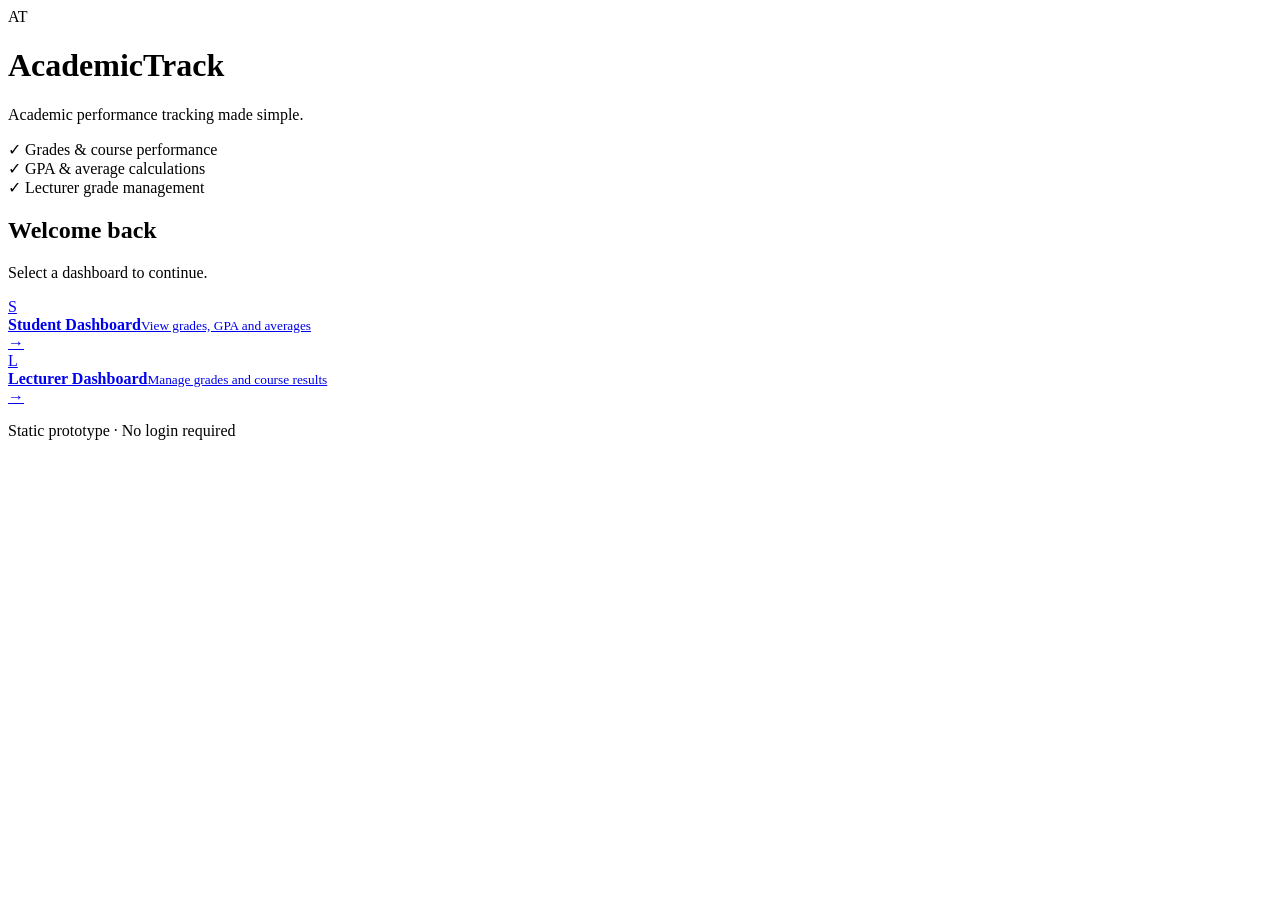
==== index.html @ 23a8f20a "fix/5 moved index.html to root folder and adjusted the resulting imports" ====
<!DOCTYPE html>
<html lang="en">
<head>
  <meta charset="UTF-8">
  <meta name="viewport" content="width=device-width, initial-scale=1.0">
  <title>AcademicTrack | Login</title>
  <link rel="stylesheet" href="views/styles/style.css">
</head>
<body class="login-page">
  <div class="login-shell">
    <div class="login-brand">
      <div class="brand-mark">AT</div>
      <h1>Academic<span>Track</span></h1>
      <p>Academic performance tracking made simple.</p>
      <div class="login-feature">
        <span>✓</span> Grades & course performance
      </div>
      <div class="login-feature">
        <span>✓</span> GPA & average calculations
      </div>
      <div class="login-feature">
        <span>✓</span> Lecturer grade management
      </div>
    </div>

    <div class="login-card">
      <h2>Welcome back</h2>
      <p class="muted">Select a dashboard to continue.</p>
      <div class="role-buttons">
        <a href="views/student.html" class="role-card">
          <div class="role-icon student-icon">S</div>
          <div><strong>Student Dashboard</strong><small>View grades, GPA and averages</small></div>
          <span>→</span>
        </a>
        <a href="views/lecturer.html" class="role-card">
          <div class="role-icon lecturer-icon">L</div>
          <div><strong>Lecturer Dashboard</strong><small>Manage grades and course results</small></div>
          <span>→</span>
        </a>
      </div>
      <p class="demo-note">Static prototype · No login required</p>
    </div>
  </div>
</body>
</html>
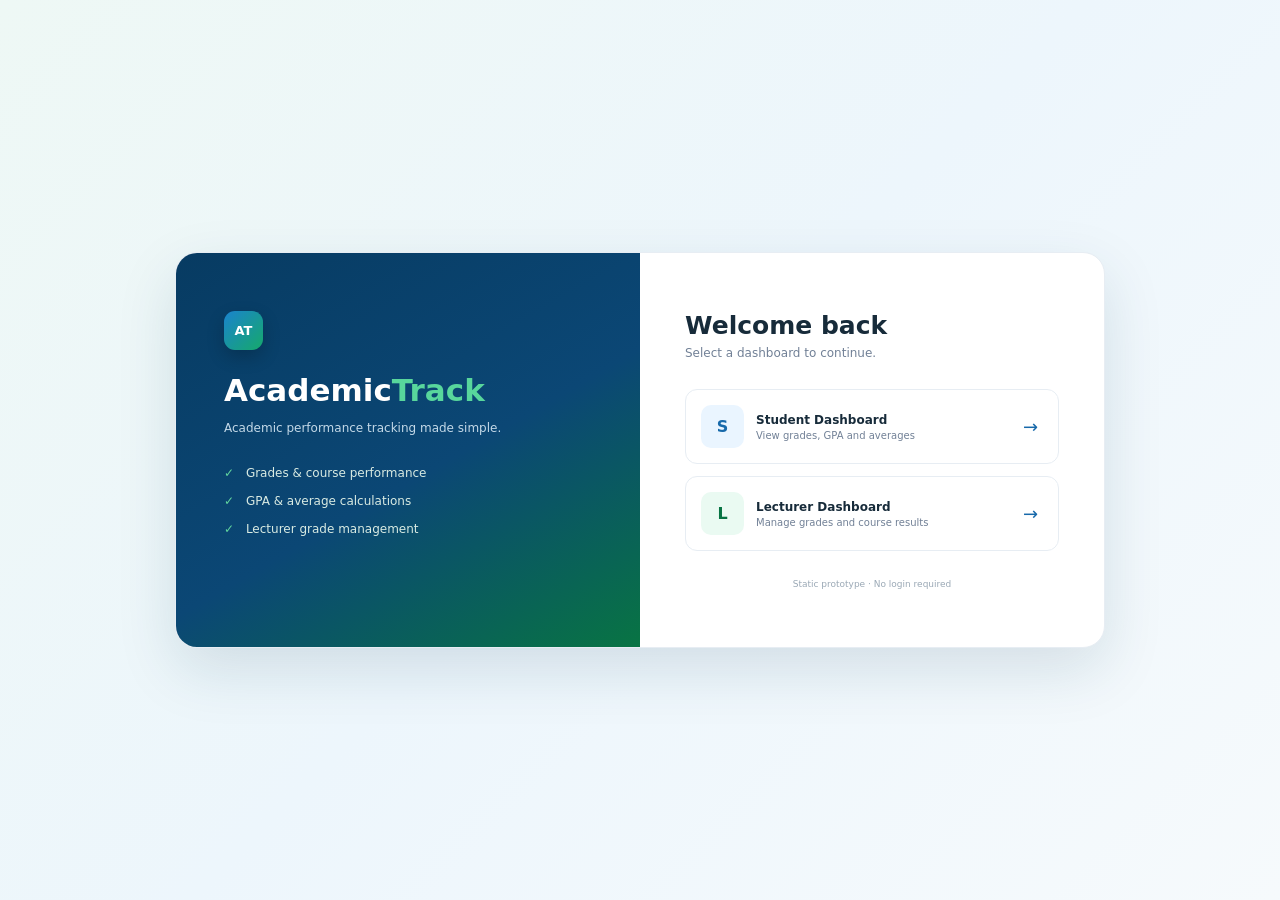
==== commit 3fe5880a: "fix/5: corrected style imports" ====
--- a/index.html
+++ b/index.html
@@ -4,7 +4,7 @@
   <meta charset="UTF-8">
   <meta name="viewport" content="width=device-width, initial-scale=1.0">
   <title>AcademicTrack | Login</title>
-  <link rel="stylesheet" href="views/styles/style.css">
+  <link rel="stylesheet" href="/views/styles/styles.css">
 </head>
 <body class="login-page">
   <div class="login-shell">
@@ -27,12 +27,12 @@
       <h2>Welcome back</h2>
       <p class="muted">Select a dashboard to continue.</p>
       <div class="role-buttons">
-        <a href="views/student.html" class="role-card">
+        <a href="/views/student.html" class="role-card">
           <div class="role-icon student-icon">S</div>
           <div><strong>Student Dashboard</strong><small>View grades, GPA and averages</small></div>
           <span>→</span>
         </a>
-        <a href="views/lecturer.html" class="role-card">
+        <a href="/views/lecturer.html" class="role-card">
           <div class="role-icon lecturer-icon">L</div>
           <div><strong>Lecturer Dashboard</strong><small>Manage grades and course results</small></div>
           <span>→</span>
--- a/views/styles/styles.css
+++ b/views/styles/styles.css
@@ -0,0 +1,485 @@
+* {
+  box-sizing: border-box;
+  margin: 0;
+  padding: 0;
+}
+
+:root {
+  --blue: #1769aa;
+  --blue-dark: #0b4775;
+  --blue-light: #eaf5ff;
+  --green: #169b62;
+  --green-dark: #087443;
+  --green-light: #eafaf2;
+  --ink: #172b3a;
+  --muted: #718096;
+  --line: #e7edf3;
+  --bg: #f5f8fb;
+  --white: #ffffff;
+  --danger: #c43d3d;
+}
+
+body {
+  font-family: Inter, ui-sans-serif, system-ui, -apple-system, BlinkMacSystemFont, "Segoe UI", sans-serif;
+  color: var(--ink);
+  background: var(--bg);
+}
+
+a { color: inherit; text-decoration: none; }
+
+.app {
+  min-height: 100vh;
+  display: flex;
+}
+
+.sidebar {
+  width: 255px;
+  min-height: 100vh;
+  background: linear-gradient(175deg, #073b62 0%, #0b4775 62%, #087443 100%);
+  color: #fff;
+  padding: 25px 17px;
+  display: flex;
+  flex-direction: column;
+  position: fixed;
+  left: 0;
+  top: 0;
+  z-index: 10;
+}
+
+.brand {
+  display: flex;
+  align-items: center;
+  gap: 11px;
+  font-size: 19px;
+  font-weight: 800;
+  padding: 0 9px 28px;
+}
+
+.brand span, .login-brand h1 span { color: #58d69c; }
+
+.brand-mark {
+  width: 39px;
+  height: 39px;
+  border-radius: 11px;
+  display: grid;
+  place-items: center;
+  color: #fff;
+  font-size: 13px;
+  font-weight: 900;
+  background: linear-gradient(135deg, #1a83ce, #16a96b);
+  box-shadow: 0 7px 18px rgba(0,0,0,.2);
+}
+
+.profile-mini {
+  display: flex;
+  align-items: center;
+  gap: 10px;
+  padding: 15px 10px;
+  border-top: 1px solid rgba(255,255,255,.12);
+  border-bottom: 1px solid rgba(255,255,255,.12);
+  margin-bottom: 22px;
+}
+
+.profile-mini strong, .profile-mini small {
+  display: block;
+}
+
+.profile-mini strong { font-size: 12px; }
+.profile-mini small { color: #b8d0e2; margin-top: 3px; font-size: 10px; }
+
+.avatar {
+  width: 37px;
+  height: 37px;
+  border-radius: 50%;
+  background: #dff5ec;
+  color: var(--green-dark);
+  display: grid;
+  place-items: center;
+  font-weight: 800;
+  font-size: 11px;
+  flex-shrink: 0;
+}
+
+.avatar.small { width: 32px; height: 32px; }
+
+.sidebar nav { display: grid; gap: 6px; }
+
+.sidebar nav a, .sidebar-bottom a {
+  display: flex;
+  align-items: center;
+  gap: 13px;
+  padding: 12px 13px;
+  border-radius: 9px;
+  color: #c8dbea;
+  font-size: 13px;
+}
+
+.sidebar nav a:hover, .sidebar nav a.active {
+  background: rgba(255,255,255,.12);
+  color: #fff;
+}
+
+.sidebar nav a.active {
+  box-shadow: inset 3px 0 #57d59b;
+}
+
+.sidebar-bottom {
+  margin-top: auto;
+  border-top: 1px solid rgba(255,255,255,.12);
+  padding-top: 15px;
+}
+
+.main {
+  margin-left: 255px;
+  width: calc(100% - 255px);
+}
+
+.topbar {
+  height: 70px;
+  background: var(--white);
+  border-bottom: 1px solid var(--line);
+  padding: 0 36px;
+  display: flex;
+  align-items: center;
+  justify-content: space-between;
+}
+
+.crumb { font-size: 12px; color: var(--muted); }
+
+.top-user {
+  display: flex;
+  align-items: center;
+  gap: 10px;
+  font-size: 12px;
+  font-weight: 700;
+}
+
+.notification { font-size: 15px; margin-right: 5px; }
+
+.mobile-menu { display: none; }
+
+.content {
+  padding: 34px 38px 55px;
+  max-width: 1500px;
+}
+
+.welcome {
+  display: flex;
+  align-items: flex-end;
+  justify-content: space-between;
+  margin-bottom: 28px;
+}
+
+.eyebrow {
+  color: var(--green-dark);
+  font-size: 10px;
+  font-weight: 800;
+  letter-spacing: 1.4px;
+  margin-bottom: 8px;
+}
+
+.welcome h1 {
+  font-size: 27px;
+  letter-spacing: -.6px;
+  margin-bottom: 5px;
+}
+
+.welcome p:not(.eyebrow) { color: var(--muted); font-size: 13px; }
+
+.semester {
+  background: var(--white);
+  border: 1px solid var(--line);
+  border-radius: 11px;
+  padding: 12px 17px;
+  min-width: 180px;
+}
+
+.semester span, .semester strong { display: block; }
+.semester span { color: var(--muted); font-size: 10px; margin-bottom: 4px; }
+.semester strong { font-size: 12px; }
+
+.stats-grid {
+  display: grid;
+  grid-template-columns: repeat(4, 1fr);
+  gap: 15px;
+  margin-bottom: 33px;
+}
+
+.stat-card {
+  background: var(--white);
+  border: 1px solid var(--line);
+  border-radius: 13px;
+  padding: 19px;
+  display: flex;
+  gap: 13px;
+  align-items: center;
+  box-shadow: 0 4px 15px rgba(22, 55, 77, .025);
+}
+
+.stat-icon {
+  width: 43px;
+  height: 43px;
+  border-radius: 11px;
+  display: grid;
+  place-items: center;
+  font-weight: 900;
+}
+
+.stat-icon.blue { background: var(--blue-light); color: var(--blue); }
+.stat-icon.green { background: var(--green-light); color: var(--green-dark); }
+.stat-icon.purple { background: #f1edff; color: #7050c8; }
+.stat-icon.orange { background: #fff4e8; color: #c8781e; }
+
+.stat-card span, .stat-card strong, .stat-card small { display: block; }
+.stat-card span { font-size: 10px; color: var(--muted); }
+.stat-card strong { font-size: 23px; margin: 2px 0; }
+.stat-card small { font-size: 9px; color: #9aa8b5; }
+
+.section-heading {
+  display: flex;
+  align-items: flex-end;
+  justify-content: space-between;
+  margin-bottom: 14px;
+}
+
+.section-heading h2, .panel h2 { font-size: 16px; }
+.section-heading p, .panel-title p { color: var(--muted); font-size: 11px; margin-top: 3px; }
+
+.table-card, .panel {
+  background: var(--white);
+  border: 1px solid var(--line);
+  border-radius: 13px;
+  box-shadow: 0 4px 15px rgba(22,55,77,.025);
+  overflow: hidden;
+}
+
+.table-header {
+  padding: 16px 19px;
+  display: flex;
+  justify-content: space-between;
+  align-items: center;
+  border-bottom: 1px solid var(--line);
+}
+
+.table-header strong, .table-header span { display: block; }
+.table-header strong { font-size: 13px; }
+.table-header span { color: var(--muted); font-size: 10px; margin-top: 3px; }
+
+.primary-btn {
+  border: 0;
+  background: linear-gradient(135deg, var(--blue), var(--green));
+  color: #fff;
+  border-radius: 8px;
+  padding: 9px 15px;
+  font-weight: 700;
+  font-size: 11px;
+  cursor: pointer;
+}
+
+.table-wrap { overflow-x: auto; }
+
+table {
+  width: 100%;
+  border-collapse: collapse;
+  min-width: 750px;
+}
+
+th, td {
+  text-align: left;
+  padding: 14px 18px;
+  border-bottom: 1px solid #eef2f5;
+  font-size: 11px;
+}
+
+th {
+  color: #778695;
+  background: #fafcfd;
+  font-size: 9px;
+  text-transform: uppercase;
+  letter-spacing: .6px;
+}
+
+tbody tr:hover { background: #fbfefd; }
+tbody tr:last-child td { border-bottom: 0; }
+
+.grade-badge {
+  display: inline-grid;
+  place-items: center;
+  min-width: 29px;
+  padding: 5px 7px;
+  border-radius: 6px;
+  background: var(--blue-light);
+  color: var(--blue-dark);
+  font-weight: 800;
+  font-size: 10px;
+}
+
+.status {
+  display: inline-block;
+  padding: 5px 8px;
+  border-radius: 20px;
+  font-size: 9px;
+  font-weight: 800;
+}
+
+.status.passed { background: var(--green-light); color: var(--green-dark); }
+.status.failed { background: #fff0f0; color: var(--danger); }
+
+.bottom-grid {
+  display: grid;
+  grid-template-columns: 1.4fr 1fr;
+  gap: 16px;
+  margin-top: 18px;
+}
+
+.panel { padding: 20px; }
+
+.panel-title {
+  display: flex;
+  justify-content: space-between;
+  margin-bottom: 22px;
+}
+
+.bars { display: grid; gap: 15px; }
+.bar-row { display: grid; grid-template-columns: 65px 1fr 45px; align-items: center; gap: 10px; font-size: 10px; }
+.bar-track, .dist-track { height: 8px; border-radius: 10px; background: #edf2f5; overflow: hidden; }
+.bar-fill, .dist-fill { height: 100%; border-radius: inherit; background: linear-gradient(90deg, var(--blue), var(--green)); }
+.bar-row strong { text-align: right; font-size: 10px; }
+
+.summary-list { display: grid; }
+.summary-list div {
+  display: flex;
+  justify-content: space-between;
+  padding: 12px 0;
+  border-bottom: 1px solid #eef2f5;
+  font-size: 11px;
+}
+.summary-list div:last-child { border-bottom: 0; }
+.summary-list span { color: var(--muted); }
+
+.select-wrap {
+  display: flex;
+  align-items: center;
+  gap: 9px;
+}
+.select-wrap label { font-size: 10px; color: var(--muted); font-weight: 700; }
+.select-wrap select {
+  border: 1px solid var(--line);
+  border-radius: 8px;
+  padding: 9px 11px;
+  background: #fff;
+  color: var(--ink);
+  font-size: 11px;
+  outline: none;
+}
+
+.mark-input {
+  width: 75px;
+  border: 1px solid #d9e3ea;
+  border-radius: 7px;
+  padding: 7px 8px;
+  font-size: 11px;
+  outline: none;
+}
+.mark-input:focus { border-color: var(--blue); box-shadow: 0 0 0 3px rgba(23,105,170,.08); }
+
+.course-stat-cards { display: grid; grid-template-columns: repeat(3, 1fr); gap: 10px; }
+.course-stat-cards div {
+  padding: 17px;
+  border-radius: 9px;
+  background: #f8fbfd;
+  border: 1px solid var(--line);
+}
+.course-stat-cards span, .course-stat-cards strong { display: block; }
+.course-stat-cards span { color: var(--muted); font-size: 10px; }
+.course-stat-cards strong { font-size: 21px; margin-top: 5px; }
+
+.distribution { display: grid; gap: 10px; }
+.dist-row { display: grid; grid-template-columns: 35px 1fr 20px; gap: 8px; align-items: center; }
+.dist-row strong { font-size: 10px; }
+
+.login-page {
+  min-height: 100vh;
+  display: grid;
+  place-items: center;
+  background: linear-gradient(135deg, #eef8f5 0%, #edf6fc 50%, #f6fafc 100%);
+  padding: 25px;
+}
+
+.login-shell {
+  width: min(930px, 100%);
+  display: grid;
+  grid-template-columns: 1fr 1fr;
+  background: #fff;
+  border: 1px solid var(--line);
+  border-radius: 22px;
+  overflow: hidden;
+  box-shadow: 0 22px 60px rgba(17, 60, 85, .13);
+}
+
+.login-brand {
+  padding: 58px 48px;
+  color: #fff;
+  background: linear-gradient(150deg, #073b62, #0b4775 55%, #087443);
+}
+
+.login-brand .brand-mark { margin-bottom: 22px; }
+.login-brand h1 { font-size: 31px; }
+.login-brand > p { color: #c4d9e8; font-size: 12px; line-height: 1.7; margin: 10px 0 28px; }
+.login-feature { color: #d9ebe3; font-size: 12px; margin: 14px 0; }
+.login-feature span { color: #62d69f; margin-right: 8px; font-weight: 900; }
+
+.login-card { padding: 58px 45px; }
+.login-card h2 { font-size: 25px; }
+.muted { color: var(--muted); font-size: 12px; margin-top: 6px; }
+
+.role-buttons { display: grid; gap: 12px; margin-top: 29px; }
+.role-card {
+  display: grid;
+  grid-template-columns: 43px 1fr 20px;
+  gap: 12px;
+  align-items: center;
+  padding: 15px;
+  border: 1px solid var(--line);
+  border-radius: 12px;
+  transition: .2s ease;
+}
+.role-card:hover { border-color: #9cc8e7; transform: translateY(-2px); box-shadow: 0 8px 20px rgba(20,70,100,.08); }
+.role-card strong, .role-card small { display: block; }
+.role-card strong { font-size: 12px; }
+.role-card small { color: var(--muted); font-size: 10px; margin-top: 3px; }
+.role-card > span { color: var(--blue); font-size: 18px; }
+.role-icon { width: 43px; height: 43px; border-radius: 10px; display: grid; place-items: center; font-weight: 900; }
+.student-icon { background: var(--blue-light); color: var(--blue); }
+.lecturer-icon { background: var(--green-light); color: var(--green-dark); }
+.demo-note { text-align: center; margin-top: 28px; font-size: 9px; color: #9aa8b5; }
+
+@media (max-width: 1050px) {
+  .stats-grid { grid-template-columns: repeat(2, 1fr); }
+}
+
+@media (max-width: 800px) {
+  .sidebar { transform: translateX(-100%); transition: .2s; }
+  .sidebar.open { transform: translateX(0); }
+  .main { margin-left: 0; width: 100%; }
+  .mobile-menu { display: inline-block; border: 0; background: none; margin-right: 10px; font-size: 18px; }
+  .content { padding: 25px 18px 40px; }
+  .topbar { padding: 0 18px; }
+  .welcome { align-items: flex-start; gap: 15px; flex-direction: column; }
+  .bottom-grid { grid-template-columns: 1fr; }
+  .login-shell { grid-template-columns: 1fr; }
+  .login-brand { padding: 35px; }
+  .login-card { padding: 35px; }
+}
+
+@media (max-width: 560px) {
+  .stats-grid { grid-template-columns: 1fr; }
+  .stats-grid .stat-card { padding: 15px; }
+  .welcome h1 { font-size: 23px; }
+  .semester { width: 100%; }
+  .section-heading { align-items: flex-start; gap: 12px; flex-direction: column; }
+  .select-wrap { width: 100%; }
+  .select-wrap select { flex: 1; }
+  .course-stat-cards { grid-template-columns: 1fr; }
+  .login-page { padding: 12px; }
+}
